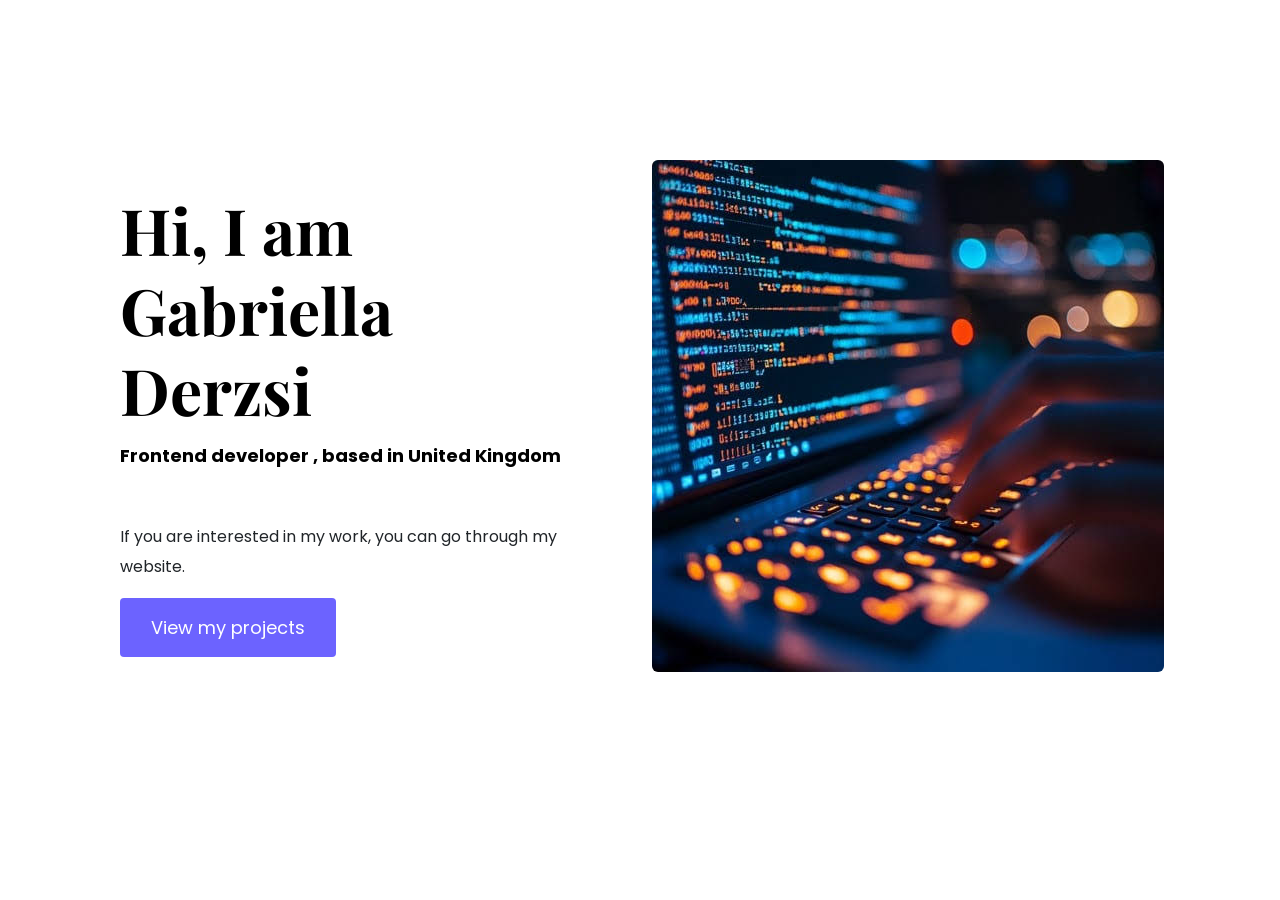
==== about.html @ 03b8a067 "created about page" ====
<!doctype html>
<html lang="en">
  <head>
    <meta charset="UTF-8" />
    <meta name="viewport" content="width=device-width, initial-scale=1.0" />
    <link
      href="https://cdn.jsdelivr.net/npm/bootstrap@5.3.7/dist/css/bootstrap.min.css"
      rel="stylesheet"
    />
    <script
      src="https://cdn.jsdelivr.net/npm/bootstrap@5.3.8/dist/js/bootstrap.min.js"
      integrity="sha384-G/EV+4j2dNv+tEPo3++6LCgdCROaejBqfUeNjuKAiuXbjrxilcCdDz6ZAVfHWe1Y"
      crossorigin="anonymous"
    ></script>

    <link rel="preconnect" href="https://fonts.googleapis.com" />
    <link rel="preconnect" href="https://fonts.gstatic.com" crossorigin />
    <link
      href="https://fonts.googleapis.com/css2?family=Playfair+Display:ital,wght@0,400..900;1,400..900&family=Poppins:wght@700&display=swap"
      rel="stylesheet"
    />
    <link rel="stylesheet" href="styles/app.css" />
    <link
      rel="stylesheet"
      href="https://cdnjs.cloudflare.com/ajax/libs/font-awesome/6.7.2/css/all.min.css"
    />
  </head>
  <body>
    <div class="about-section container">
         <div class="row">
                <div class="col-lg-6">
                    <div class="about-section-content">
                        <h1>Hi, I am Gabriella Derzsi</h1>
                        <h2 class="mb-5">Frontend developer , based in United Kingdom</h2>
                        <p>
                            If you are interested in my work, you can go through my website.
                        </p>
                        <a href="" class="btn btn-branding">View my projects</a>
                    </div>      
                </div>
                <div class="col-lg-6">
                    <img src="/images/coding.jpeg" alt="coding image" class="img-fluid rounded" />
                </div>
            </div>
        </div>
      </div>
    </div>
  </body>
</html>
---- styles/app.css ----
:root {
  --branding-color: #6c63ff;
  --secondary-color: #f9f7fe;
  --heading-font-family: "Playfair Display", serif;
  --default-font-family: "Poppins", sans-serif;
}

body {
  font-family: var(--default-font-family);
}
h1,
h2,
h3,
h4,
h5,
h6 {
  color: black;
  font-family: var(--heading-font-family);
  font-weight: bold;
}
h1 {
  font-size: 96px;
  line-height: 1.5;
}
h2 {
  font-size: 64px;
}
p {
  font-weight: normal;
  font-size: 16px;
  line-height: 30px;
}
.hero {
  background: var(--secondary-color);
  text-align: center;
  padding: 160px 20px;
}
.hero p {
  font-size: 36px;
  font-weight: bold;
  margin: 0;
  color: #272142;
}
.hero h2 {
  font-family: var(--heading-font-family);
  font-weight: normal;
  line-height: 2;
  font-size: 24px;
}
.about-section {
  padding: 160px 20px;
}
.about-section h1 {
  font-size: 64px;
  line-height: 80px;
}
.about-section h2 {
  font-size: 18px;
  font-family: var(--default-font-family);
  line-height: 36px;
}
.about-section-content {
  margin: 30px;
}
.btn-branding {
  background: var(--branding-color);
  border-radius: 4px;
  color: white;
  font-size: 18px;
  line-height: 27px;
  padding: 15px 30px;
}
.btn-branding-outline {
  background: var(--branding-color);
  border: 1px solid var(--branding-color);
  border-radius: 4px;
  font-size: 18px;
  line-height: 27px;
  padding: 15px 30px;
}
.project-description {
  padding: 120px 60px;
}
@media (max-width: 900px) {
  h1 {
    font-size: 44px;
    line-height: 56px;
  }
  h2 {
    font-size: 44px;
  }
  .hero {
    padding: 80px 20px;
  }
  .about-section {
    text-align: center;
    padding: 0;
  }
  .project-description {
    padding: 0;
    text-align: center;
  }
}
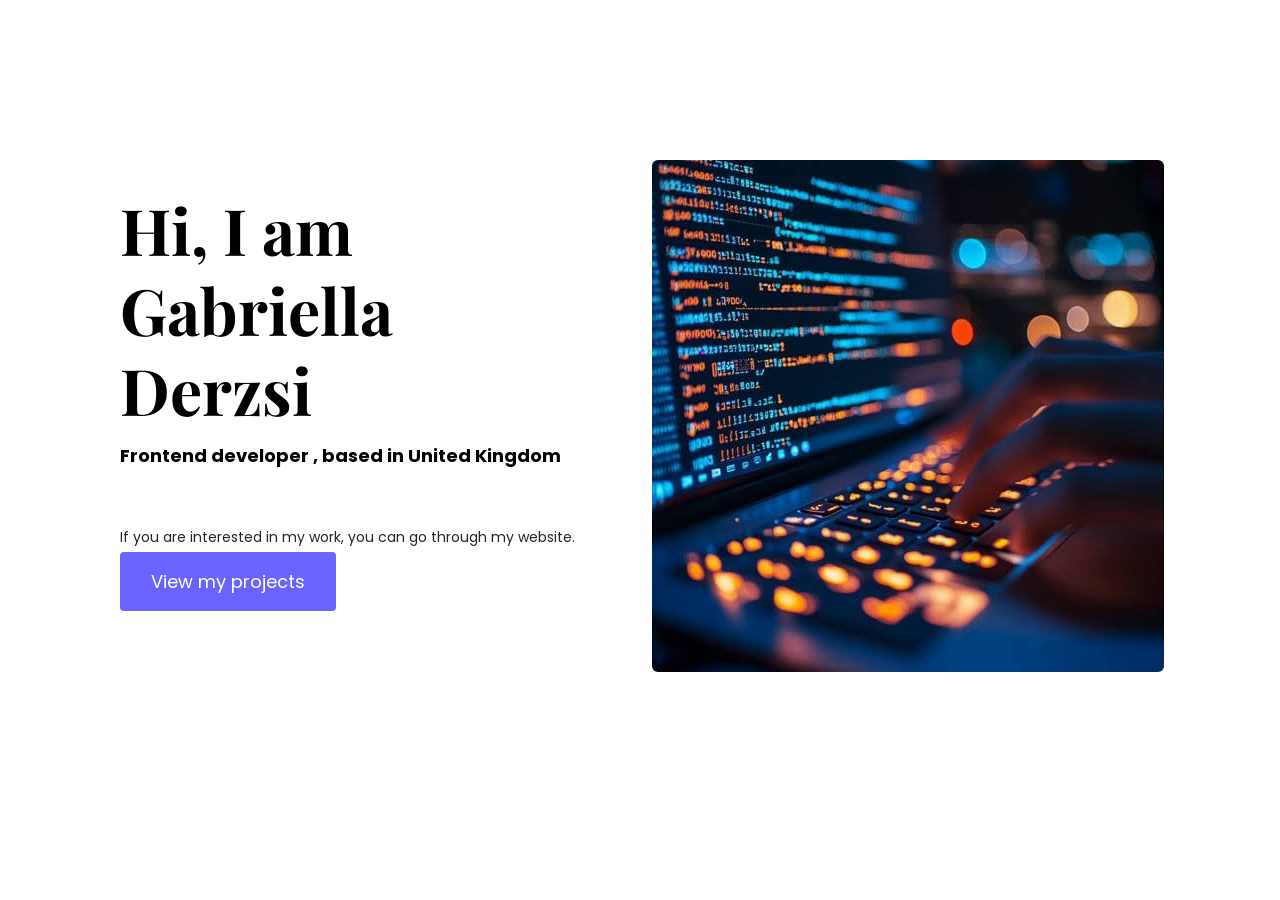
==== commit e21b5367: "updated work.html and css" ====
--- a/about.html
+++ b/about.html
@@ -26,10 +26,10 @@
     />
   </head>
   <body>
-    <div class="about-section container">
+    <div class="content-container container">
          <div class="row">
                 <div class="col-lg-6">
-                    <div class="about-section-content">
+                    <div class="content">
                         <h1>Hi, I am Gabriella Derzsi</h1>
                         <h2 class="mb-5">Frontend developer , based in United Kingdom</h2>
                         <p>
--- a/styles/app.css
+++ b/styles/app.css
@@ -47,19 +47,29 @@
   line-height: 2;
   font-size: 24px;
 }
-.about-section {
+.content-container {
   padding: 160px 20px;
 }
-.about-section h1 {
+.content h1 {
   font-size: 64px;
   line-height: 80px;
 }
-.about-section h2 {
+.content h2 {
   font-size: 18px;
   font-family: var(--default-font-family);
   line-height: 36px;
 }
-.about-section-content {
+.content h3 {
+  font-size: 24px;
+  line-height: 1.5;
+  margin: 20px 0 0;
+  font-family: var(--default-font-family);
+}
+.content p {
+  margin: 0;
+  font-size: 14px;
+}
+.content {
   margin: 30px;
 }
 .btn-branding {
@@ -92,7 +102,7 @@
   .hero {
     padding: 80px 20px;
   }
-  .about-section {
+  .content {
     text-align: center;
     padding: 0;
   }
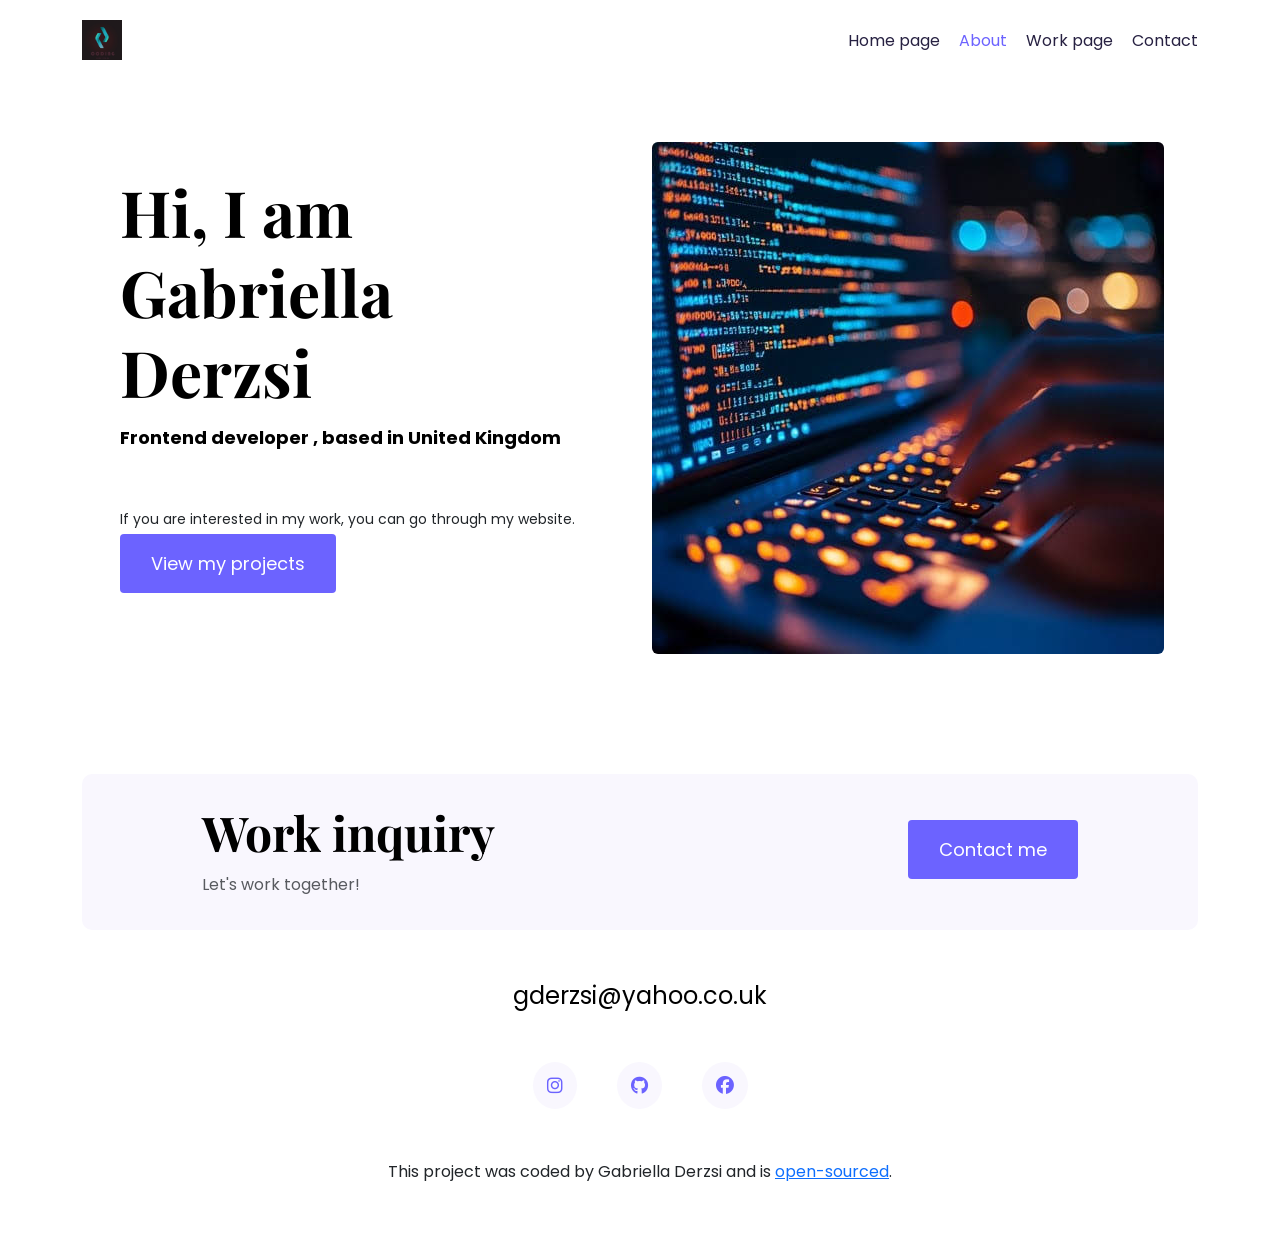
==== commit d7e90dfb: "updated SEO" ====
--- a/about.html
+++ b/about.html
@@ -3,6 +3,11 @@
   <head>
     <meta charset="UTF-8" />
     <meta name="viewport" content="width=device-width, initial-scale=1.0" />
+    <meta
+      name="description"
+      content="About Gabriella Derzsi. Gabriella Derzsi is a frontend developer based in the United Kingdom. She specializes in creating responsive and user-friendly web applications using modern web technologies."
+    />
+    <title>About Gabriella Derzsi - Portfolio</title>
     <link
       href="https://cdn.jsdelivr.net/npm/bootstrap@5.3.7/dist/css/bootstrap.min.css"
       rel="stylesheet"
@@ -26,6 +31,27 @@
     />
   </head>
   <body>
+    <div class="container">
+      <nav class="d-flex justify-content-between">
+        <a href="/" title="Homepage">
+          <img src="images/logo.jpeg" alt="Logo" class="logo"
+        /></a>
+        <ul>
+          <li >
+            <a href="/" title="Home">Home page</a>
+          </li>
+          <li class="active">
+            <a href="/about.html" title="About Gabriella">About</a>
+          </li>
+          <li>
+            <a href="/work.html" title="Gabriella's Work">Work page</a>
+          </li>
+          <li>
+            <a href="/contact.html" title="Contact Gabriella">Contact</a>
+          </li>
+        </ul>
+      </nav>
+    </div>
     <div class="content-container container">
          <div class="row">
                 <div class="col-lg-6">
@@ -35,7 +61,7 @@
                         <p>
                             If you are interested in my work, you can go through my website.
                         </p>
-                        <a href="" class="btn btn-branding">View my projects</a>
+                        <a href="/work.html" class="btn btn-branding" title="View Gabriella's Work">View my projects</a>
                     </div>      
                 </div>
                 <div class="col-lg-6">
@@ -45,5 +71,61 @@
         </div>
       </div>
     </div>
+    <footer class="container">
+        <div
+          class="contact-box d-flex justify-content-between mb-5 d-none d-md-flex"
+        >
+          <div>
+            <h3>Work inquiry</h3>
+            <p class="text-muted">Let's work together!</p>
+          </div>
+          <div>
+            <a
+              href="/contact.html"
+              class="btn btn-branding mt-3"
+              title="Contact Gabriella"
+              >Contact me</a
+            >
+          </div>
+        </div>
+        <div class="d-flex justify-content-center mb-5">
+          <a
+            href="mailto:gderzsi@yahoo.co.uk"
+            class="email-link"
+            title="Email Gabriella"
+            >gderzsi@yahoo.co.uk</a
+          >
+        </div>
+
+        <div class="social-links d-flex justify-content-center">
+          <a
+            href="https://instagram.com/gabriella.derzsi.code"
+            target="_blank"
+            title="Gabriella's Instagram"
+            ><i class="fa-brands fa-instagram" aria-hidden="true"></i
+          ></a>
+          <a
+            href="https://github.com/Gabcii "
+            target="_blank"
+            title="Gabriella's GitHub"
+            ><i class="fa-brands fa-github" aria-hidden="true"></i
+          ></a>
+          <a
+            href="https://facebook.com/gabrielladerzsi"
+            target="_blank"
+            title="Gabriella's Facebook"
+            ><i class="fa-brands fa-facebook" aria-hidden="true"></i
+          ></a>
+        </div>
+        <p class="text-center mt-5">
+          This project was coded by Gabriella Derzsi and is
+          <a
+            href="https://github.com/Gabcii/portfolio-projects"
+            target="_blank"
+            title="Portfolio Projects on GitHub"
+            >open-sourced</a
+          >.
+        </p>
+      </footer>
   </body>
 </html>
--- a/styles/app.css
+++ b/styles/app.css
@@ -25,6 +25,9 @@
 h2 {
   font-size: 64px;
 }
+h3 {
+  font-size: 48px;
+}
 p {
   font-weight: normal;
   font-size: 16px;
@@ -33,7 +36,7 @@
 .hero {
   background: var(--secondary-color);
   text-align: center;
-  padding: 160px 20px;
+  padding: 80px 20px;
 }
 .hero p {
   font-size: 36px;
@@ -48,7 +51,7 @@
   font-size: 24px;
 }
 .content-container {
-  padding: 160px 20px;
+  padding: 60px 20px;
 }
 .content h1 {
   font-size: 64px;
@@ -91,6 +94,64 @@
 .project-description {
   padding: 120px 60px;
 }
+.logo {
+  max-height: 40px;
+}
+nav {
+  padding: 20px 0;
+}
+nav ul {
+  margin: 0;
+  padding: 0;
+}
+nav li {
+  display: inline;
+  list-style: none;
+  line-height: 42px;
+  margin-left: 15px;
+}
+nav a {
+  text-decoration: none;
+  color: #272142;
+  transition: all 100ms ease-in-out;
+}
+
+nav a:hover,
+nav li.active a {
+  color: var(--branding-color);
+}
+footer {
+  margin: 60px 0;
+}
+footer .contact-box {
+  background: var(--secondary-color);
+  padding: 30px 120px;
+  border-radius: 10px;
+}
+footer .contact-box p {
+  margin: 0;
+}
+footer .email-link {
+  text-decoration: none;
+  color: black;
+  font-size: 24px;
+}
+footer .email-link:hover {
+  color: var(--branding-color);
+}
+footer .social-links a {
+  margin: 0 20px;
+  color: var(--branding-color);
+  background: var(--secondary-color);
+  padding: 10px 14px;
+  border-radius: 50%;
+  font-size: 18px;
+  transition: all 100ms ease-in-out;
+}
+footer .social-links a:hover {
+  color: white;
+  background: var(--branding-color);
+}
 @media (max-width: 900px) {
   h1 {
     font-size: 44px;
@@ -99,9 +160,10 @@
   h2 {
     font-size: 44px;
   }
-  .hero {
-    padding: 80px 20px;
+  h3 {
+    font-size: 18px;
   }
+
   .content {
     text-align: center;
     padding: 0;
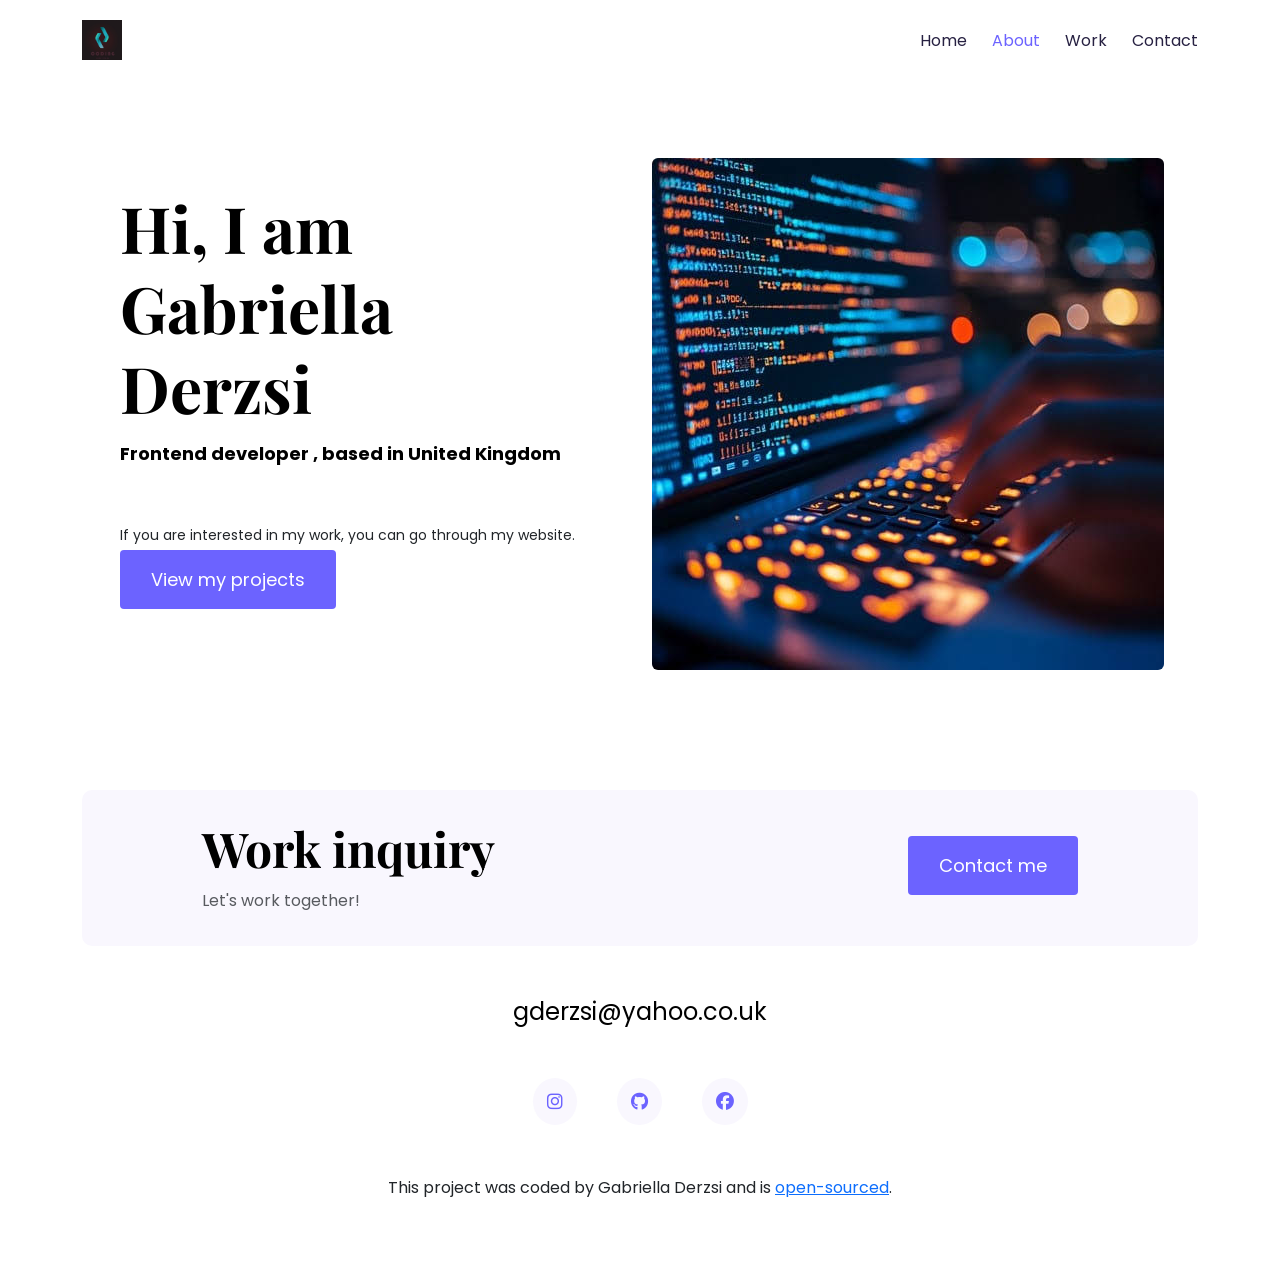
==== commit ce1b3030: "updated nav bar" ====
--- a/about.html
+++ b/about.html
@@ -37,14 +37,14 @@
           <img src="images/logo.jpeg" alt="Logo" class="logo"
         /></a>
         <ul>
-          <li >
-            <a href="/" title="Home">Home page</a>
+          <li>
+            <a href="/" title="Home">Home</a>
           </li>
           <li class="active">
             <a href="/about.html" title="About Gabriella">About</a>
           </li>
           <li>
-            <a href="/work.html" title="Gabriella's Work">Work page</a>
+            <a href="/work.html" title="Gabriella's Work">Work</a>
           </li>
           <li>
             <a href="/contact.html" title="Contact Gabriella">Contact</a>
@@ -53,79 +53,87 @@
       </nav>
     </div>
     <div class="content-container container">
-         <div class="row">
-                <div class="col-lg-6">
-                    <div class="content">
-                        <h1>Hi, I am Gabriella Derzsi</h1>
-                        <h2 class="mb-5">Frontend developer , based in United Kingdom</h2>
-                        <p>
-                            If you are interested in my work, you can go through my website.
-                        </p>
-                        <a href="/work.html" class="btn btn-branding" title="View Gabriella's Work">View my projects</a>
-                    </div>      
-                </div>
-                <div class="col-lg-6">
-                    <img src="/images/coding.jpeg" alt="coding image" class="img-fluid rounded" />
-                </div>
-            </div>
+      <div class="row">
+        <div class="col-lg-6">
+          <div class="content">
+            <h1>Hi, I am Gabriella Derzsi</h1>
+            <h2 class="mb-5">Frontend developer , based in United Kingdom</h2>
+            <p>
+              If you are interested in my work, you can go through my website.
+            </p>
+            <a
+              href="/work.html"
+              class="btn btn-branding"
+              title="View Gabriella's Work"
+              >View my projects</a
+            >
+          </div>
+        </div>
+        <div class="col-lg-6">
+          <img
+            src="/images/coding.jpeg"
+            alt="coding image"
+            class="img-fluid rounded"
+          />
         </div>
       </div>
     </div>
+
     <footer class="container">
-        <div
-          class="contact-box d-flex justify-content-between mb-5 d-none d-md-flex"
-        >
-          <div>
-            <h3>Work inquiry</h3>
-            <p class="text-muted">Let's work together!</p>
-          </div>
-          <div>
-            <a
-              href="/contact.html"
-              class="btn btn-branding mt-3"
-              title="Contact Gabriella"
-              >Contact me</a
-            >
-          </div>
+      <div
+        class="contact-box d-flex justify-content-between mb-5 d-none d-md-flex"
+      >
+        <div>
+          <h3>Work inquiry</h3>
+          <p class="text-muted">Let's work together!</p>
         </div>
-        <div class="d-flex justify-content-center mb-5">
+        <div>
           <a
-            href="mailto:gderzsi@yahoo.co.uk"
-            class="email-link"
-            title="Email Gabriella"
-            >gderzsi@yahoo.co.uk</a
+            href="/contact.html"
+            class="btn btn-branding mt-3"
+            title="Contact Gabriella"
+            >Contact me</a
           >
         </div>
+      </div>
+      <div class="d-flex justify-content-center mb-5">
+        <a
+          href="mailto:gderzsi@yahoo.co.uk"
+          class="email-link"
+          title="Email Gabriella"
+          >gderzsi@yahoo.co.uk</a
+        >
+      </div>
 
-        <div class="social-links d-flex justify-content-center">
-          <a
-            href="https://instagram.com/gabriella.derzsi.code"
-            target="_blank"
-            title="Gabriella's Instagram"
-            ><i class="fa-brands fa-instagram" aria-hidden="true"></i
-          ></a>
-          <a
-            href="https://github.com/Gabcii "
-            target="_blank"
-            title="Gabriella's GitHub"
-            ><i class="fa-brands fa-github" aria-hidden="true"></i
-          ></a>
-          <a
-            href="https://facebook.com/gabrielladerzsi"
-            target="_blank"
-            title="Gabriella's Facebook"
-            ><i class="fa-brands fa-facebook" aria-hidden="true"></i
-          ></a>
-        </div>
-        <p class="text-center mt-5">
-          This project was coded by Gabriella Derzsi and is
-          <a
-            href="https://github.com/Gabcii/portfolio-projects"
-            target="_blank"
-            title="Portfolio Projects on GitHub"
-            >open-sourced</a
-          >.
-        </p>
-      </footer>
+      <div class="social-links d-flex justify-content-center">
+        <a
+          href="https://instagram.com/gabriella.derzsi.code"
+          target="_blank"
+          title="Gabriella's Instagram"
+          ><i class="fa-brands fa-instagram" aria-hidden="true"></i
+        ></a>
+        <a
+          href="https://github.com/Gabcii "
+          target="_blank"
+          title="Gabriella's GitHub"
+          ><i class="fa-brands fa-github" aria-hidden="true"></i
+        ></a>
+        <a
+          href="https://facebook.com/gabrielladerzsi"
+          target="_blank"
+          title="Gabriella's Facebook"
+          ><i class="fa-brands fa-facebook" aria-hidden="true"></i
+        ></a>
+      </div>
+      <p class="text-center mt-5">
+        This project was coded by Gabriella Derzsi and is
+        <a
+          href="https://github.com/Gabcii/portfolio-projects"
+          target="_blank"
+          title="Portfolio Projects on GitHub"
+          >open-sourced</a
+        >.
+      </p>
+    </footer>
   </body>
 </html>
--- a/styles/app.css
+++ b/styles/app.css
@@ -101,8 +101,10 @@
   padding: 20px 0;
 }
 nav ul {
-  margin: 0;
-  padding: 0;
+  display: flex;
+  justify-content: space-between;
+  gap: 10px;
+  flex-wrap: nowrap;
 }
 nav li {
   display: inline;
@@ -163,7 +165,12 @@
   h3 {
     font-size: 18px;
   }
-
+  nav li {
+    margin: 0;
+  }
+  .logo {
+    display: none;
+  }
   .content {
     text-align: center;
     padding: 0;
@@ -172,4 +179,7 @@
     padding: 0;
     text-align: center;
   }
+  footer .contact-box {
+    padding: 30px;
+  }
 }
